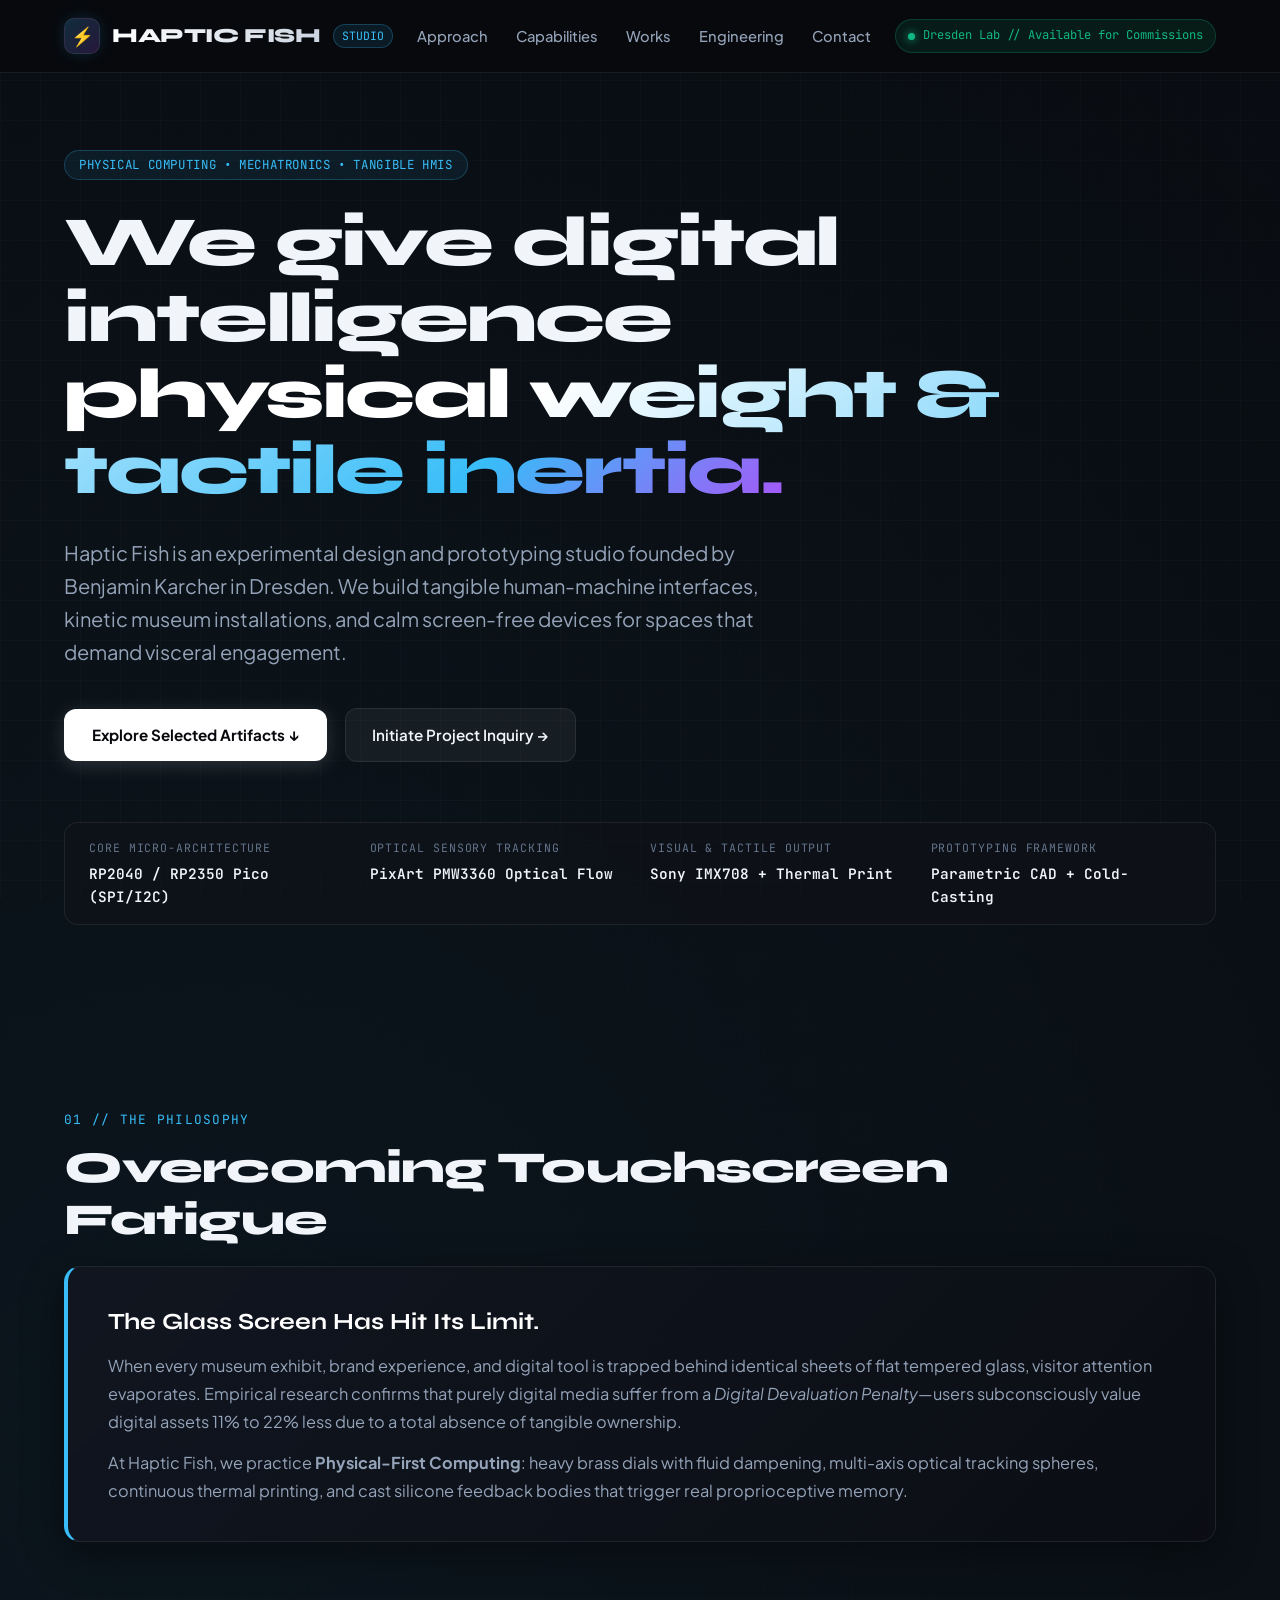
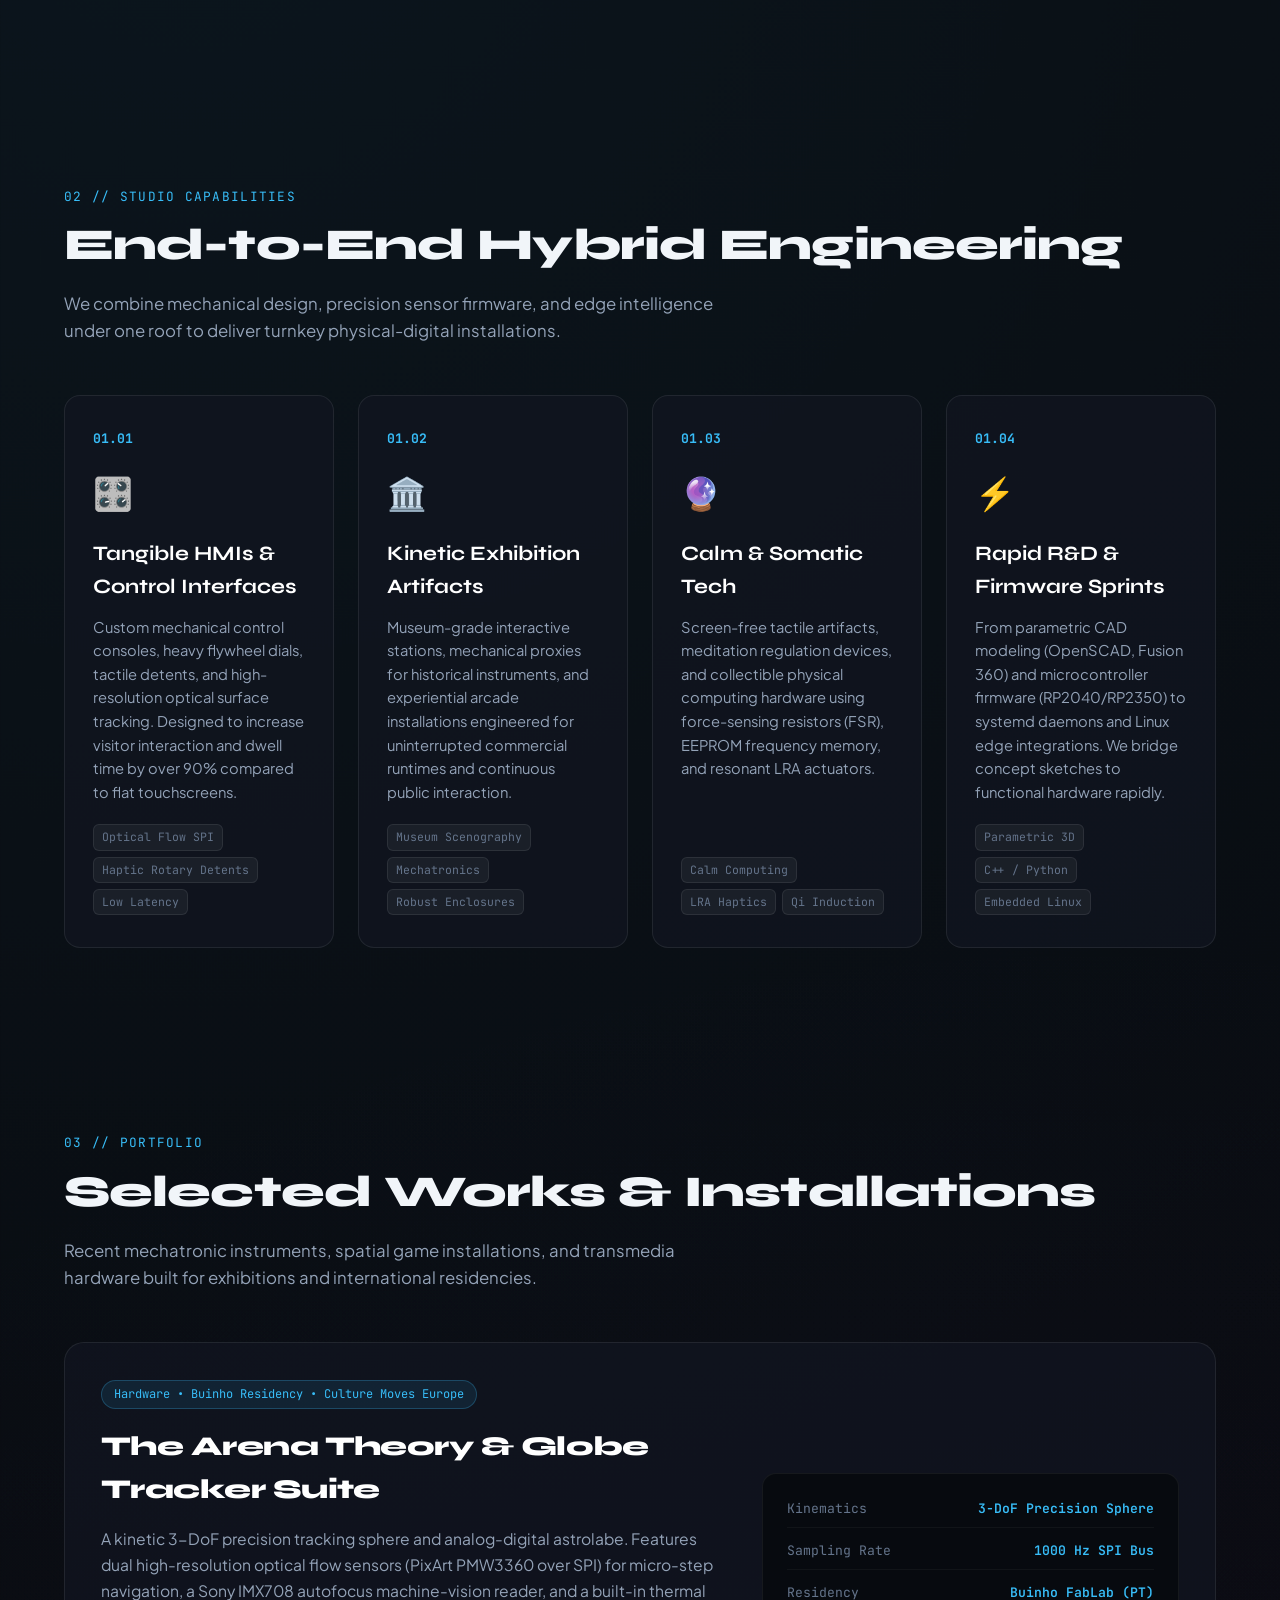
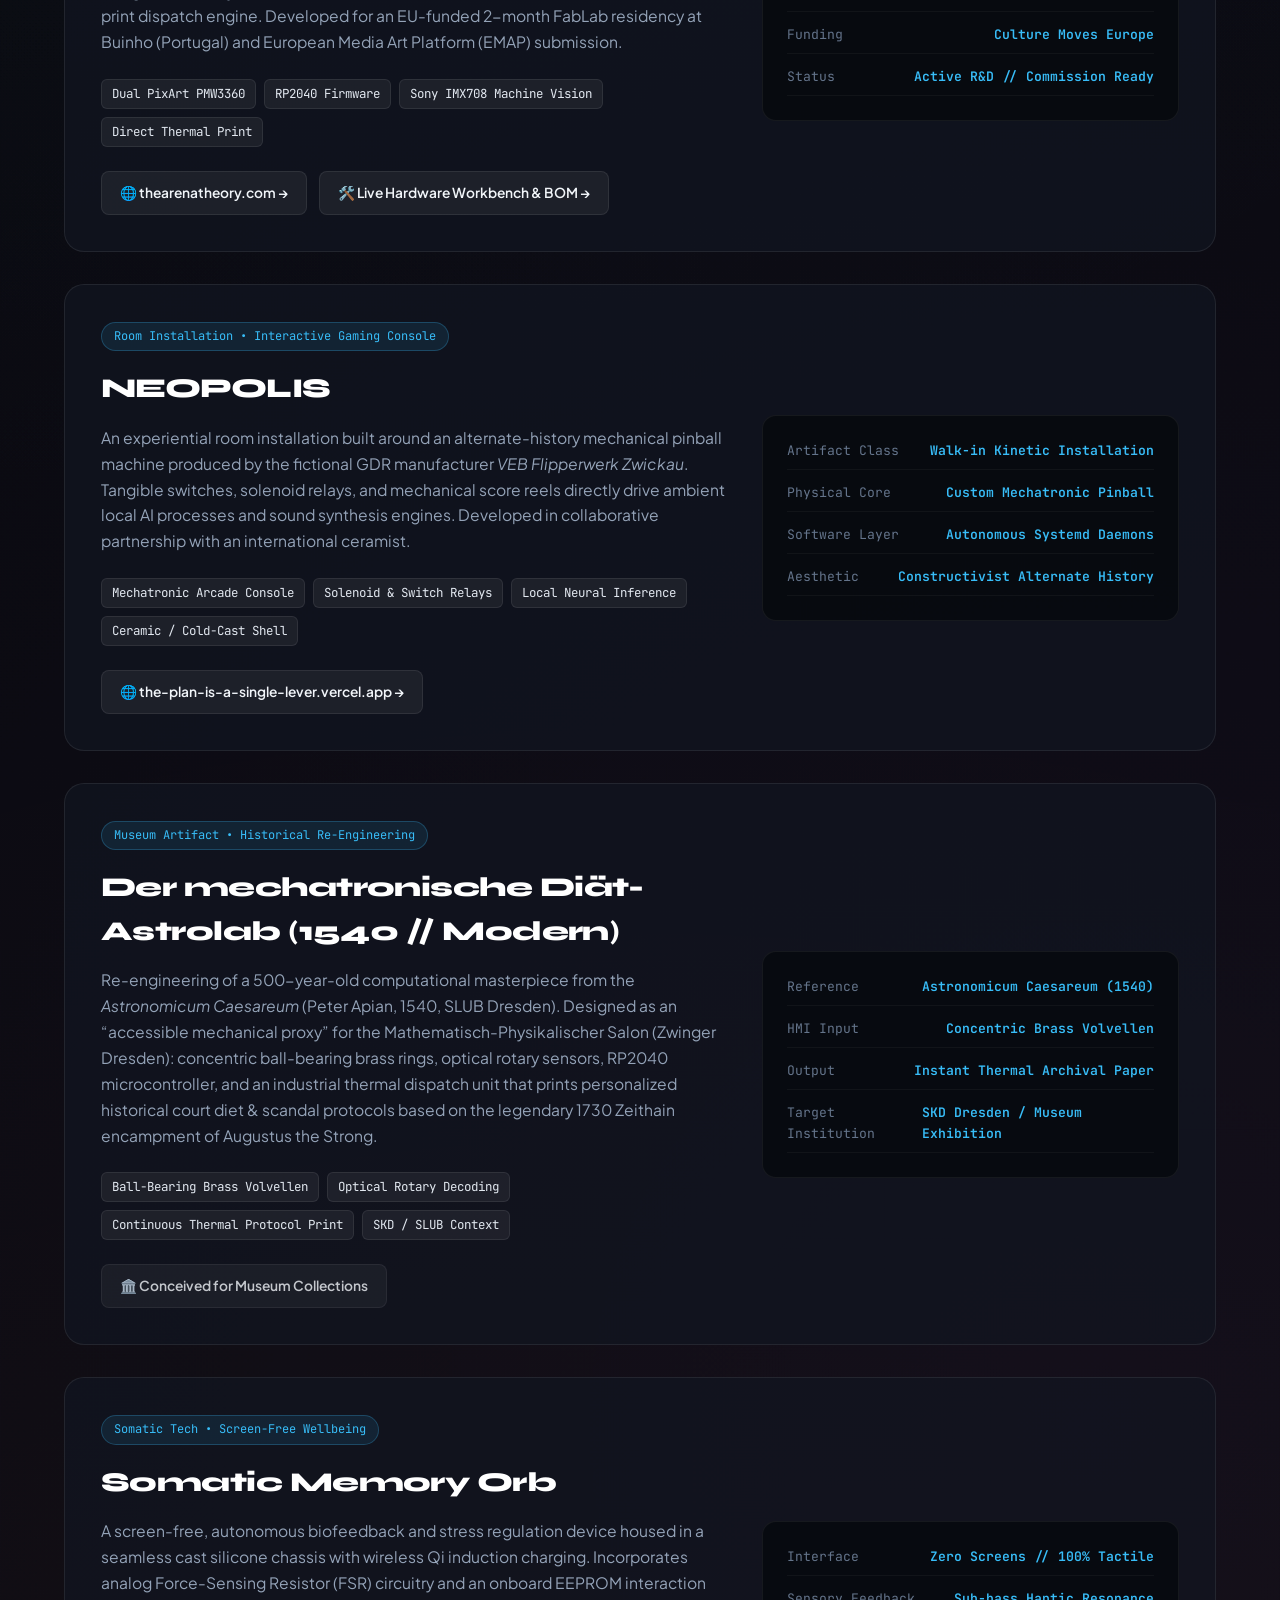
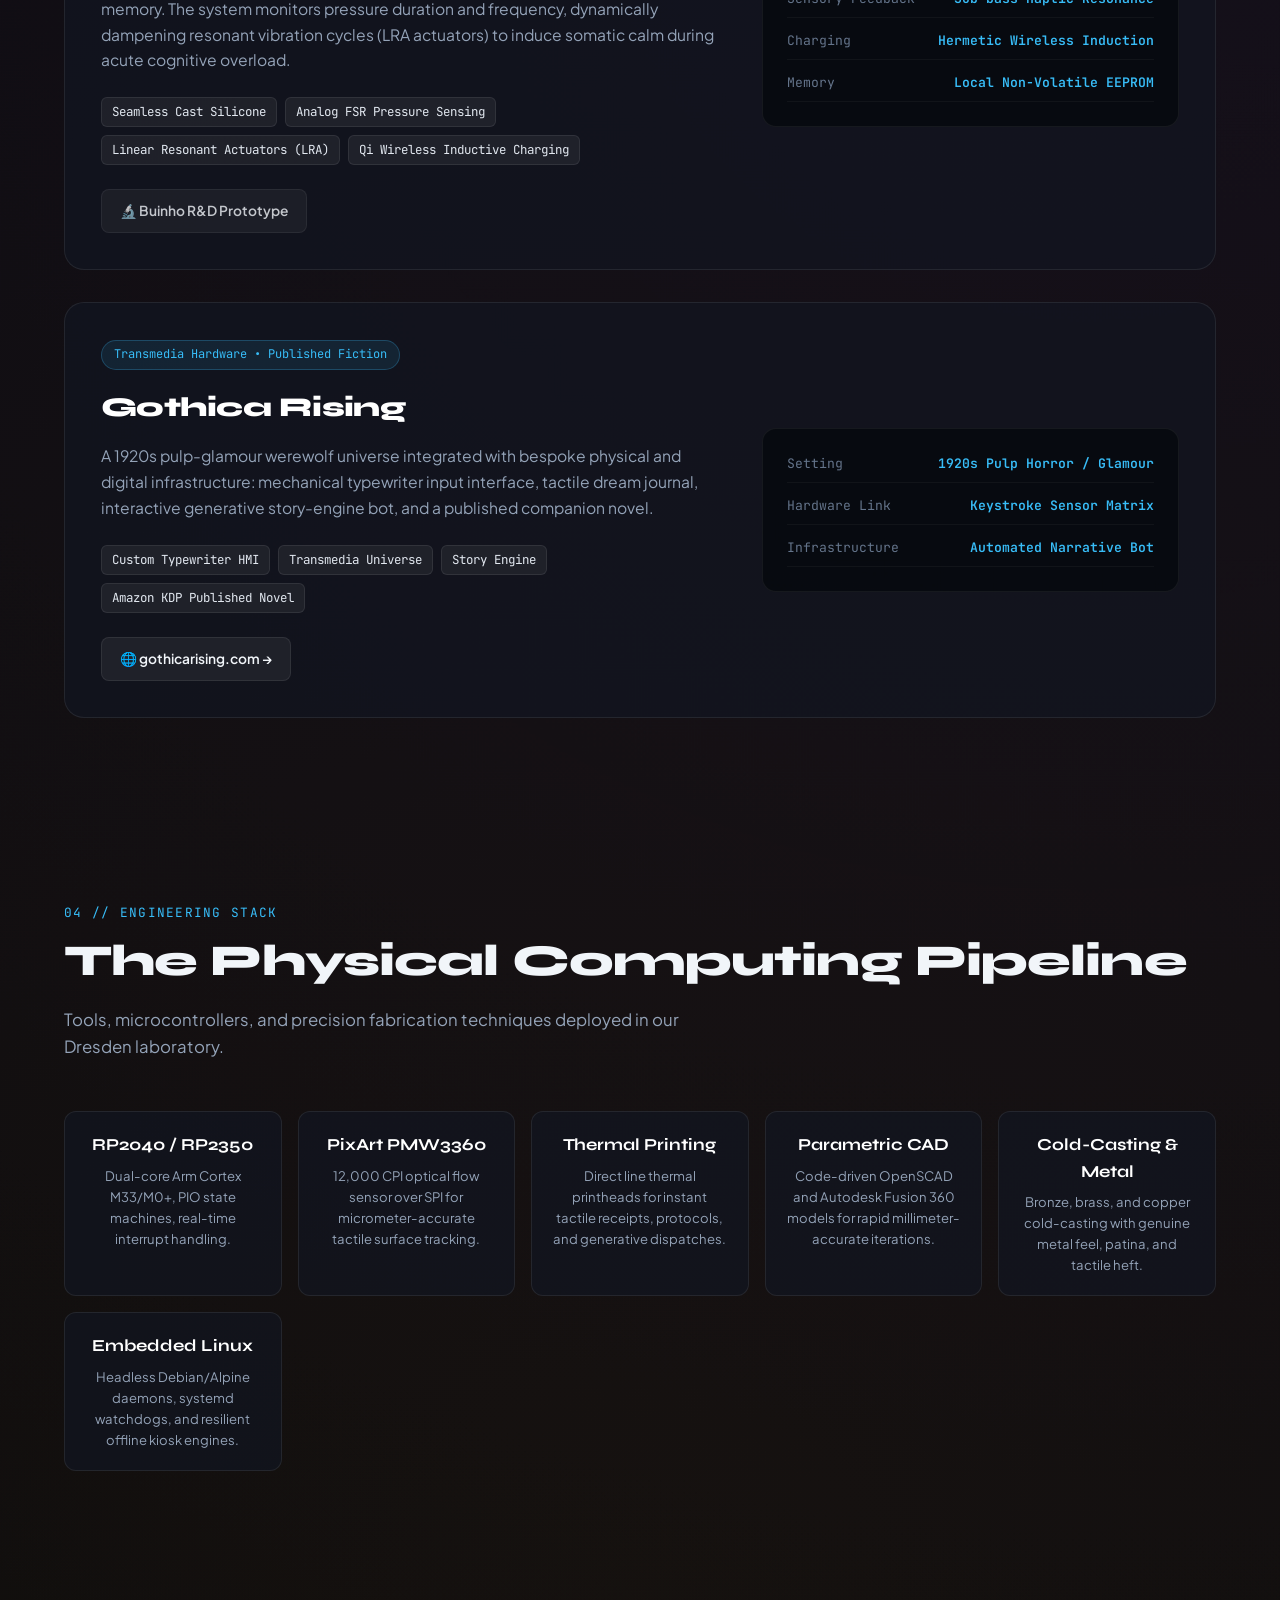
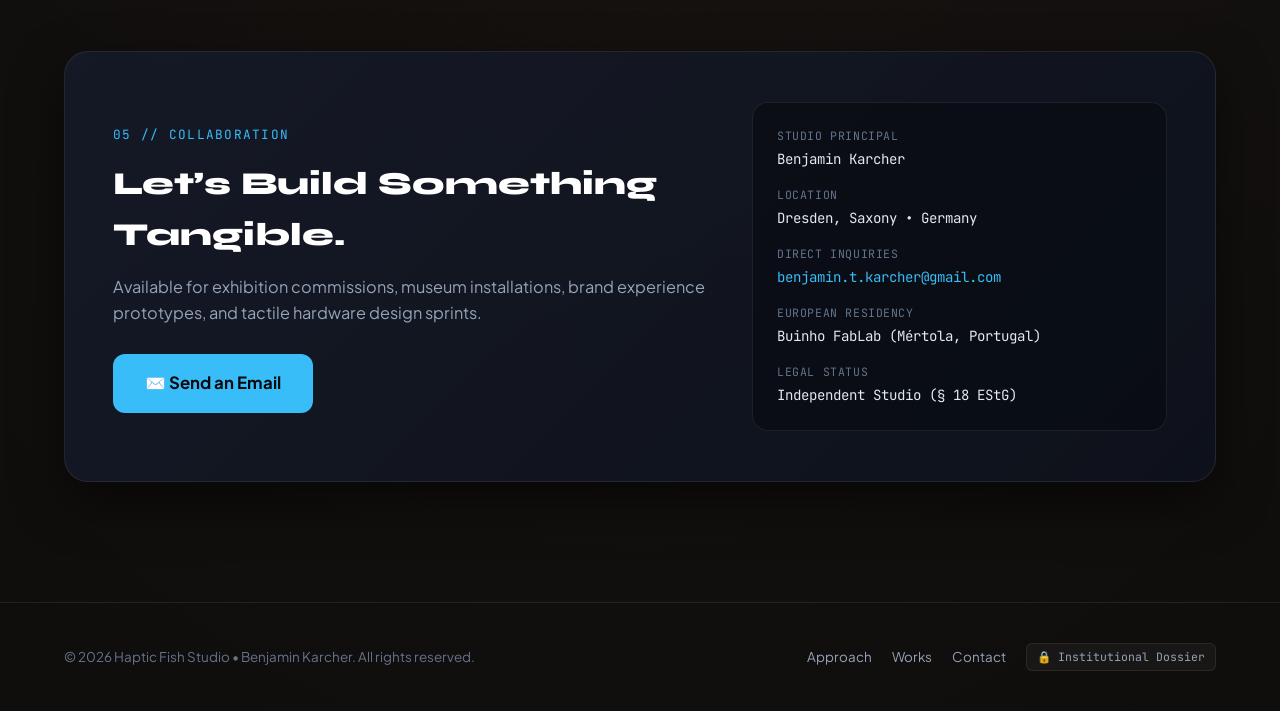
==== index.html @ fe488476 "feat: transform haptic.fish to agency one-pager and archive dossier" ====
﻿<!DOCTYPE html>
<html lang="en">
<head>
  <meta charset="UTF-8">
  <meta name="viewport" content="width=device-width, initial-scale=1.0">
  <title>Haptic Fish &bull; Creative Technology &amp; Kinetic Artifacts Studio</title>
  <meta name="description" content="Haptic Fish is a Dresden-based design and prototyping studio creating tangible computing interfaces, kinetic exhibition artifacts, and screen-free somatic hardware.">
  <meta property="og:title" content="Haptic Fish • Creative Technology &amp; Kinetic Artifacts Studio">
  <meta property="og:description" content="We give digital intelligence physical weight. Tangible HMIs, kinetic museum artifacts, and somatic hardware.">
  <meta property="og:type" content="website">
  <meta property="og:url" content="https://haptic.fish">
  <link rel="preconnect" href="https://fonts.googleapis.com">
  <link rel="preconnect" href="https://fonts.gstatic.com" crossorigin>
  <link href="https://fonts.googleapis.com/css2?family=JetBrains+Mono:wght@400;500;600;700&family=Plus+Jakarta+Sans:wght@400;500;600;700;800&family=Syne:wght@700;800&display=swap" rel="stylesheet">
  <link rel="stylesheet" href="agency.css">
</head>
<body>

  <!-- Navigation Header -->
  <header class="site-header">
    <div class="container header-inner">
      <a href="#" class="brand">
        <div class="brand-icon">⚡</div>
        <span class="brand-name">HAPTIC FISH</span>
        <span class="brand-tag">STUDIO</span>
      </a>

      <ul class="nav-links">
        <li><a href="#philosophy">Approach</a></li>
        <li><a href="#capabilities">Capabilities</a></li>
        <li><a href="#works">Works</a></li>
        <li><a href="#stack">Engineering</a></li>
        <li><a href="#contact">Contact</a></li>
      </ul>

      <div class="nav-actions">
        <div class="status-indicator">
          <span class="pulse-dot"></span>
          <span>Dresden Lab // Available for Commissions</span>
        </div>
      </div>
    </div>
  </header>

  <main>
    <!-- Hero Section -->
    <section class="hero">
      <div class="container">
        <div class="hero-meta">
          <span class="meta-pill">Physical Computing &bull; Mechatronics &bull; Tangible HMIs</span>
        </div>
        <h1 class="hero-title">
          We give digital intelligence <br>
          <span class="gradient-text">physical weight &amp; tactile inertia.</span>
        </h1>
        <p class="hero-desc">
          Haptic Fish is an experimental design and prototyping studio founded by Benjamin Karcher in Dresden. We build tangible human-machine interfaces, kinetic museum installations, and calm screen-free devices for spaces that demand visceral engagement.
        </p>

        <div class="hero-cta-group">
          <a href="#works" class="btn-primary">
            Explore Selected Artifacts &darr;
          </a>
          <a href="mailto:benjamin.t.karcher@gmail.com?subject=Studio%20Inquiry%20via%20haptic.fish" class="btn-secondary">
            Initiate Project Inquiry &rarr;
          </a>
        </div>

        <!-- Telemetry bar -->
        <div class="telemetry-bar">
          <div class="telemetry-item">
            <span class="telemetry-label">Core Micro-Architecture</span>
            <span class="telemetry-val">RP2040 / RP2350 Pico (SPI/I2C)</span>
          </div>
          <div class="telemetry-item">
            <span class="telemetry-label">Optical Sensory Tracking</span>
            <span class="telemetry-val">PixArt PMW3360 Optical Flow</span>
          </div>
          <div class="telemetry-item">
            <span class="telemetry-label">Visual &amp; Tactile Output</span>
            <span class="telemetry-val">Sony IMX708 + Thermal Print</span>
          </div>
          <div class="telemetry-item">
            <span class="telemetry-label">Prototyping Framework</span>
            <span class="telemetry-val">Parametric CAD + Cold-Casting</span>
          </div>
        </div>
      </div>
    </section>

    <!-- Philosophy / Problem Section -->
    <section id="philosophy">
      <div class="container">
        <span class="section-tag">01 // The Philosophy</span>
        <h2 class="section-title">Overcoming Touchscreen Fatigue</h2>
        
        <div class="manifesto-card">
          <h3>The Glass Screen Has Hit Its Limit.</h3>
          <p>
            When every museum exhibit, brand experience, and digital tool is trapped behind identical sheets of flat tempered glass, visitor attention evaporates. Empirical research confirms that purely digital media suffer from a <em>Digital Devaluation Penalty</em>—users subconsciously value digital assets 11% to 22% less due to a total absence of tangible ownership.
          </p>
          <p style="margin-top: 14px;">
            At Haptic Fish, we practice <strong>Physical-First Computing</strong>: heavy brass dials with fluid dampening, multi-axis optical tracking spheres, continuous thermal printing, and cast silicone feedback bodies that trigger real proprioceptive memory.
          </p>
        </div>
      </div>
    </section>

    <!-- Capabilities Section -->
    <section id="capabilities">
      <div class="container">
        <span class="section-tag">02 // Studio Capabilities</span>
        <h2 class="section-title">End-to-End Hybrid Engineering</h2>
        <p class="section-desc">
          We combine mechanical design, precision sensor firmware, and edge intelligence under one roof to deliver turnkey physical-digital installations.
        </p>

        <div class="pillars-grid">
          <div class="pillar-card">
            <span class="pillar-num">01.01</span>
            <div class="pillar-icon">🎛️</div>
            <h3 class="pillar-title">Tangible HMIs &amp; Control Interfaces</h3>
            <p class="pillar-text">
              Custom mechanical control consoles, heavy flywheel dials, tactile detents, and high-resolution optical surface tracking. Designed to increase visitor interaction and dwell time by over 90% compared to flat touchscreens.
            </p>
            <div class="pillar-tags">
              <span class="pillar-tag">Optical Flow SPI</span>
              <span class="pillar-tag">Haptic Rotary Detents</span>
              <span class="pillar-tag">Low Latency</span>
            </div>
          </div>

          <div class="pillar-card">
            <span class="pillar-num">01.02</span>
            <div class="pillar-icon">🏛️</div>
            <h3 class="pillar-title">Kinetic Exhibition Artifacts</h3>
            <p class="pillar-text">
              Museum-grade interactive stations, mechanical proxies for historical instruments, and experiential arcade installations engineered for uninterrupted commercial runtimes and continuous public interaction.
            </p>
            <div class="pillar-tags">
              <span class="pillar-tag">Museum Scenography</span>
              <span class="pillar-tag">Mechatronics</span>
              <span class="pillar-tag">Robust Enclosures</span>
            </div>
          </div>

          <div class="pillar-card">
            <span class="pillar-num">01.03</span>
            <div class="pillar-icon">🔮</div>
            <h3 class="pillar-title">Calm &amp; Somatic Tech</h3>
            <p class="pillar-text">
              Screen-free tactile artifacts, meditation regulation devices, and collectible physical computing hardware using force-sensing resistors (FSR), EEPROM frequency memory, and resonant LRA actuators.
            </p>
            <div class="pillar-tags">
              <span class="pillar-tag">Calm Computing</span>
              <span class="pillar-tag">LRA Haptics</span>
              <span class="pillar-tag">Qi Induction</span>
            </div>
          </div>

          <div class="pillar-card">
            <span class="pillar-num">01.04</span>
            <div class="pillar-icon">⚡</div>
            <h3 class="pillar-title">Rapid R&amp;D &amp; Firmware Sprints</h3>
            <p class="pillar-text">
              From parametric CAD modeling (OpenSCAD, Fusion 360) and microcontroller firmware (RP2040/RP2350) to systemd daemons and Linux edge integrations. We bridge concept sketches to functional hardware rapidly.
            </p>
            <div class="pillar-tags">
              <span class="pillar-tag">Parametric 3D</span>
              <span class="pillar-tag">C++ / Python</span>
              <span class="pillar-tag">Embedded Linux</span>
            </div>
          </div>
        </div>
      </div>
    </section>

    <!-- Selected Works -->
    <section id="works">
      <div class="container">
        <span class="section-tag">03 // Portfolio</span>
        <h2 class="section-title">Selected Works &amp; Installations</h2>
        <p class="section-desc">
          Recent mechatronic instruments, spatial game installations, and transmedia hardware built for exhibitions and international residencies.
        </p>

        <div class="works-grid">
          <!-- Project 1 -->
          <div class="work-card">
            <div class="work-info">
              <span class="work-badge">Hardware &bull; Buinho Residency &bull; Culture Moves Europe</span>
              <h3 class="work-title">The Arena Theory &amp; Globe Tracker Suite</h3>
              <p class="work-desc">
                A kinetic 3-DoF precision tracking sphere and analog-digital astrolabe. Features dual high-resolution optical flow sensors (PixArt PMW3360 over SPI) for micro-step navigation, a Sony IMX708 autofocus machine-vision reader, and a built-in thermal print dispatch engine. Developed for an EU-funded 2-month FabLab residency at Buinho (Portugal) and European Media Art Platform (EMAP) submission.
              </p>
              <div class="work-specs">
                <span class="work-spec">Dual PixArt PMW3360</span>
                <span class="work-spec">RP2040 Firmware</span>
                <span class="work-spec">Sony IMX708 Machine Vision</span>
                <span class="work-spec">Direct Thermal Print</span>
              </div>
              <div class="work-links">
                <a href="https://thearenatheory.com" target="_blank" rel="noopener" class="work-btn">
                  🌐 thearenatheory.com &rarr;
                </a>
                <a href="https://globe-tracker-workbench.vercel.app/bom" target="_blank" rel="noopener" class="work-btn">
                  🛠️ Live Hardware Workbench &amp; BOM &rarr;
                </a>
              </div>
            </div>

            <div class="work-visual-panel">
              <div class="visual-row">
                <span class="visual-label">Kinematics</span>
                <span class="visual-data">3-DoF Precision Sphere</span>
              </div>
              <div class="visual-row">
                <span class="visual-label">Sampling Rate</span>
                <span class="visual-data">1000 Hz SPI Bus</span>
              </div>
              <div class="visual-row">
                <span class="visual-label">Residency</span>
                <span class="visual-data">Buinho FabLab (PT)</span>
              </div>
              <div class="visual-row">
                <span class="visual-label">Funding</span>
                <span class="visual-data">Culture Moves Europe</span>
              </div>
              <div class="visual-row">
                <span class="visual-label">Status</span>
                <span class="visual-data">Active R&amp;D // Commission Ready</span>
              </div>
            </div>
          </div>

          <!-- Project 2 -->
          <div class="work-card">
            <div class="work-info">
              <span class="work-badge">Room Installation &bull; Interactive Gaming Console</span>
              <h3 class="work-title">NEOPOLIS</h3>
              <p class="work-desc">
                An experiential room installation built around an alternate-history mechanical pinball machine produced by the fictional GDR manufacturer <em>VEB Flipperwerk Zwickau</em>. Tangible switches, solenoid relays, and mechanical score reels directly drive ambient local AI processes and sound synthesis engines. Developed in collaborative partnership with an international ceramist.
              </p>
              <div class="work-specs">
                <span class="work-spec">Mechatronic Arcade Console</span>
                <span class="work-spec">Solenoid &amp; Switch Relays</span>
                <span class="work-spec">Local Neural Inference</span>
                <span class="work-spec">Ceramic / Cold-Cast Shell</span>
              </div>
              <div class="work-links">
                <a href="https://the-plan-is-a-single-lever.vercel.app" target="_blank" rel="noopener" class="work-btn">
                  🌐 the-plan-is-a-single-lever.vercel.app &rarr;
                </a>
              </div>
            </div>

            <div class="work-visual-panel">
              <div class="visual-row">
                <span class="visual-label">Artifact Class</span>
                <span class="visual-data">Walk-in Kinetic Installation</span>
              </div>
              <div class="visual-row">
                <span class="visual-label">Physical Core</span>
                <span class="visual-data">Custom Mechatronic Pinball</span>
              </div>
              <div class="visual-row">
                <span class="visual-label">Software Layer</span>
                <span class="visual-data">Autonomous Systemd Daemons</span>
              </div>
              <div class="visual-row">
                <span class="visual-label">Aesthetic</span>
                <span class="visual-data">Constructivist Alternate History</span>
              </div>
            </div>
          </div>

          <!-- Project 3 -->
          <div class="work-card">
            <div class="work-info">
              <span class="work-badge">Museum Artifact &bull; Historical Re-Engineering</span>
              <h3 class="work-title">Der mechatronische Di&auml;t-Astrolab (1540 // Modern)</h3>
              <p class="work-desc">
                Re-engineering of a 500-year-old computational masterpiece from the <em>Astronomicum Caesareum</em> (Peter Apian, 1540, SLUB Dresden). Designed as an &ldquo;accessible mechanical proxy&rdquo; for the Mathematisch-Physikalischer Salon (Zwinger Dresden): concentric ball-bearing brass rings, optical rotary sensors, RP2040 microcontroller, and an industrial thermal dispatch unit that prints personalized historical court diet &amp; scandal protocols based on the legendary 1730 Zeithain encampment of Augustus the Strong.
              </p>
              <div class="work-specs">
                <span class="work-spec">Ball-Bearing Brass Volvellen</span>
                <span class="work-spec">Optical Rotary Decoding</span>
                <span class="work-spec">Continuous Thermal Protocol Print</span>
                <span class="work-spec">SKD / SLUB Context</span>
              </div>
              <div class="work-links">
                <span class="work-btn" style="opacity: 0.8; cursor: default;">🏛️ Conceived for Museum Collections</span>
              </div>
            </div>

            <div class="work-visual-panel">
              <div class="visual-row">
                <span class="visual-label">Reference</span>
                <span class="visual-data">Astronomicum Caesareum (1540)</span>
              </div>
              <div class="visual-row">
                <span class="visual-label">HMI Input</span>
                <span class="visual-data">Concentric Brass Volvellen</span>
              </div>
              <div class="visual-row">
                <span class="visual-label">Output</span>
                <span class="visual-data">Instant Thermal Archival Paper</span>
              </div>
              <div class="visual-row">
                <span class="visual-label">Target Institution</span>
                <span class="visual-data">SKD Dresden / Museum Exhibition</span>
              </div>
            </div>
          </div>

          <!-- Project 4 -->
          <div class="work-card">
            <div class="work-info">
              <span class="work-badge">Somatic Tech &bull; Screen-Free Wellbeing</span>
              <h3 class="work-title">Somatic Memory Orb</h3>
              <p class="work-desc">
                A screen-free, autonomous biofeedback and stress regulation device housed in a seamless cast silicone chassis with wireless Qi induction charging. Incorporates analog Force-Sensing Resistor (FSR) circuitry and an onboard EEPROM interaction memory. The system monitors pressure duration and frequency, dynamically dampening resonant vibration cycles (LRA actuators) to induce somatic calm during acute cognitive overload.
              </p>
              <div class="work-specs">
                <span class="work-spec">Seamless Cast Silicone</span>
                <span class="work-spec">Analog FSR Pressure Sensing</span>
                <span class="work-spec">Linear Resonant Actuators (LRA)</span>
                <span class="work-spec">Qi Wireless Inductive Charging</span>
              </div>
              <div class="work-links">
                <span class="work-btn" style="opacity: 0.8; cursor: default;">🔬 Buinho R&amp;D Prototype</span>
              </div>
            </div>

            <div class="work-visual-panel">
              <div class="visual-row">
                <span class="visual-label">Interface</span>
                <span class="visual-data">Zero Screens // 100% Tactile</span>
              </div>
              <div class="visual-row">
                <span class="visual-label">Sensory Feedback</span>
                <span class="visual-data">Sub-bass Haptic Resonance</span>
              </div>
              <div class="visual-row">
                <span class="visual-label">Charging</span>
                <span class="visual-data">Hermetic Wireless Induction</span>
              </div>
              <div class="visual-row">
                <span class="visual-label">Memory</span>
                <span class="visual-data">Local Non-Volatile EEPROM</span>
              </div>
            </div>
          </div>

          <!-- Project 5 -->
          <div class="work-card">
            <div class="work-info">
              <span class="work-badge">Transmedia Hardware &bull; Published Fiction</span>
              <h3 class="work-title">Gothica Rising</h3>
              <p class="work-desc">
                A 1920s pulp-glamour werewolf universe integrated with bespoke physical and digital infrastructure: mechanical typewriter input interface, tactile dream journal, interactive generative story-engine bot, and a published companion novel.
              </p>
              <div class="work-specs">
                <span class="work-spec">Custom Typewriter HMI</span>
                <span class="work-spec">Transmedia Universe</span>
                <span class="work-spec">Story Engine</span>
                <span class="work-spec">Amazon KDP Published Novel</span>
              </div>
              <div class="work-links">
                <a href="https://gothicarising.com" target="_blank" rel="noopener" class="work-btn">
                  🌐 gothicarising.com &rarr;
                </a>
              </div>
            </div>

            <div class="work-visual-panel">
              <div class="visual-row">
                <span class="visual-label">Setting</span>
                <span class="visual-data">1920s Pulp Horror / Glamour</span>
              </div>
              <div class="visual-row">
                <span class="visual-label">Hardware Link</span>
                <span class="visual-data">Keystroke Sensor Matrix</span>
              </div>
              <div class="visual-row">
                <span class="visual-label">Infrastructure</span>
                <span class="visual-data">Automated Narrative Bot</span>
              </div>
            </div>
          </div>
        </div>
      </div>
    </section>

    <!-- Engineering & Stack Section -->
    <section id="stack">
      <div class="container">
        <span class="section-tag">04 // Engineering Stack</span>
        <h2 class="section-title">The Physical Computing Pipeline</h2>
        <p class="section-desc">
          Tools, microcontrollers, and precision fabrication techniques deployed in our Dresden laboratory.
        </p>

        <div class="stack-grid">
          <div class="stack-card">
            <div class="stack-title">RP2040 / RP2350</div>
            <div class="stack-desc">Dual-core Arm Cortex M33/M0+, PIO state machines, real-time interrupt handling.</div>
          </div>
          <div class="stack-card">
            <div class="stack-title">PixArt PMW3360</div>
            <div class="stack-desc">12,000 CPI optical flow sensor over SPI for micrometer-accurate tactile surface tracking.</div>
          </div>
          <div class="stack-card">
            <div class="stack-title">Thermal Printing</div>
            <div class="stack-desc">Direct line thermal printheads for instant tactile receipts, protocols, and generative dispatches.</div>
          </div>
          <div class="stack-card">
            <div class="stack-title">Parametric CAD</div>
            <div class="stack-desc">Code-driven OpenSCAD and Autodesk Fusion 360 models for rapid millimeter-accurate iterations.</div>
          </div>
          <div class="stack-card">
            <div class="stack-title">Cold-Casting &amp; Metal</div>
            <div class="stack-desc">Bronze, brass, and copper cold-casting with genuine metal feel, patina, and tactile heft.</div>
          </div>
          <div class="stack-card">
            <div class="stack-title">Embedded Linux</div>
            <div class="stack-desc">Headless Debian/Alpine daemons, systemd watchdogs, and resilient offline kiosk engines.</div>
          </div>
        </div>
      </div>
    </section>

    <!-- Contact Section -->
    <section id="contact" class="contact-section">
      <div class="container">
        <div class="contact-card">
          <div class="contact-info">
            <span class="section-tag">05 // Collaboration</span>
            <h3>Let&rsquo;s Build Something Tangible.</h3>
            <p>
              Available for exhibition commissions, museum installations, brand experience prototypes, and tactile hardware design sprints.
            </p>
            <a href="mailto:benjamin.t.karcher@gmail.com?subject=Studio%20Inquiry%20via%20haptic.fish" class="contact-action-btn">
              <span>✉️ Send an Email</span>
            </a>
          </div>

          <div class="contact-details">
            <div class="detail-line">
              <span class="detail-label">Studio Principal</span>
              <span class="detail-val">Benjamin Karcher</span>
            </div>
            <div class="detail-line">
              <span class="detail-label">Location</span>
              <span class="detail-val">Dresden, Saxony &bull; Germany</span>
            </div>
            <div class="detail-line">
              <span class="detail-label">Direct Inquiries</span>
              <span class="detail-val"><a href="mailto:benjamin.t.karcher@gmail.com">benjamin.t.karcher@gmail.com</a></span>
            </div>
            <div class="detail-line">
              <span class="detail-label">European Residency</span>
              <span class="detail-val">Buinho FabLab (M&eacute;rtola, Portugal)</span>
            </div>
            <div class="detail-line">
              <span class="detail-label">Legal Status</span>
              <span class="detail-val">Independent Studio (&sect; 18 EStG)</span>
            </div>
          </div>
        </div>
      </div>
    </section>
  </main>

  <!-- Footer -->
  <footer class="site-footer">
    <div class="container footer-inner">
      <div class="footer-left">
        <span>&copy; 2026 Haptic Fish Studio &bull; Benjamin Karcher. All rights reserved.</span>
      </div>

      <ul class="footer-links">
        <li><a href="#philosophy">Approach</a></li>
        <li><a href="#works">Works</a></li>
        <li><a href="#contact">Contact</a></li>
        <li>
          <a href="/dossier" class="archive-pill-link" title="Geschütztes Gründungsdossier (EFBS e.V. / Jobcenter)">
            <span>🔒 Institutional Dossier</span>
          </a>
        </li>
      </ul>
    </div>
  </footer>

</body>
</html>
---- agency.css ----
﻿:root {
  --bg-primary: #08090d;
  --bg-secondary: #0f1118;
  --bg-card: rgba(18, 22, 33, 0.7);
  --bg-card-hover: rgba(26, 32, 48, 0.85);
  --border-subtle: rgba(255, 255, 255, 0.08);
  --border-focus: rgba(56, 189, 248, 0.4);
  --text-main: #f1f5f9;
  --text-muted: #94a3b8;
  --text-dim: #64748b;
  --accent-cyan: #38bdf8;
  --accent-amber: #f59e0b;
  --accent-violet: #a855f7;
  --accent-emerald: #10b981;
  --glow-cyan: rgba(56, 189, 248, 0.2);
  --glow-amber: rgba(245, 158, 11, 0.2);
  --font-sans: 'Plus Jakarta Sans', -apple-system, BlinkMacSystemFont, sans-serif;
  --font-mono: 'JetBrains Mono', monospace;
  --font-display: 'Syne', sans-serif;
}

* {
  box-sizing: border-box;
  margin: 0;
  padding: 0;
}

html {
  scroll-behavior: smooth;
  background-color: var(--bg-primary);
  color: var(--text-main);
  font-family: var(--font-sans);
}

body {
  min-height: 100vh;
  overflow-x: hidden;
  background-color: var(--bg-primary);
  background-image: 
    radial-gradient(circle at 15% 20%, rgba(56, 189, 248, 0.07) 0%, transparent 40%),
    radial-gradient(circle at 85% 65%, rgba(168, 85, 247, 0.06) 0%, transparent 45%),
    radial-gradient(circle at 50% 90%, rgba(245, 158, 11, 0.05) 0%, transparent 40%);
  line-height: 1.6;
}

/* Subtle background grid */
body::before {
  content: "";
  position: fixed;
  inset: 0;
  background-image: 
    linear-gradient(rgba(255, 255, 255, 0.02) 1px, transparent 1px),
    linear-gradient(90deg, rgba(255, 255, 255, 0.02) 1px, transparent 1px);
  background-size: 40px 40px;
  pointer-events: none;
  z-index: 0;
}

.container {
  max-width: 1200px;
  margin: 0 auto;
  padding: 0 24px;
  position: relative;
  z-index: 1;
}

/* Header & Navigation */
header.site-header {
  position: fixed;
  top: 0;
  left: 0;
  right: 0;
  z-index: 100;
  background: rgba(8, 9, 13, 0.82);
  backdrop-filter: blur(16px);
  -webkit-backdrop-filter: blur(16px);
  border-bottom: 1px solid var(--border-subtle);
  transition: all 0.3s ease;
}

.header-inner {
  display: flex;
  align-items: center;
  justify-content: space-between;
  height: 72px;
}

.brand {
  display: flex;
  align-items: center;
  gap: 12px;
  text-decoration: none;
  color: var(--text-main);
}

.brand-icon {
  width: 36px;
  height: 36px;
  border-radius: 10px;
  background: linear-gradient(135deg, rgba(56, 189, 248, 0.2), rgba(168, 85, 247, 0.2));
  border: 1px solid var(--border-subtle);
  display: flex;
  align-items: center;
  justify-content: center;
  font-size: 1.15rem;
  box-shadow: 0 0 15px rgba(56, 189, 248, 0.15);
}

.brand-name {
  font-family: var(--font-display);
  font-weight: 800;
  font-size: 1.25rem;
  letter-spacing: -0.02em;
  background: linear-gradient(to right, #ffffff, #cbd5e1);
  -webkit-background-clip: text;
  -webkit-text-fill-color: transparent;
}

.brand-tag {
  font-family: var(--font-mono);
  font-size: 0.72rem;
  color: var(--accent-cyan);
  background: rgba(56, 189, 248, 0.1);
  padding: 2px 8px;
  border-radius: 12px;
  border: 1px solid rgba(56, 189, 248, 0.25);
}

.nav-links {
  display: flex;
  align-items: center;
  gap: 28px;
  list-style: none;
}

.nav-links a {
  color: var(--text-muted);
  text-decoration: none;
  font-size: 0.92rem;
  font-weight: 500;
  transition: color 0.2s ease;
}

.nav-links a:hover {
  color: #fff;
}

.nav-actions {
  display: flex;
  align-items: center;
  gap: 16px;
}

.status-indicator {
  display: inline-flex;
  align-items: center;
  gap: 8px;
  font-family: var(--font-mono);
  font-size: 0.76rem;
  color: var(--accent-emerald);
  background: rgba(16, 185, 129, 0.1);
  padding: 6px 12px;
  border-radius: 20px;
  border: 1px solid rgba(16, 185, 129, 0.25);
}

.pulse-dot {
  width: 7px;
  height: 7px;
  border-radius: 50%;
  background: var(--accent-emerald);
  box-shadow: 0 0 8px var(--accent-emerald);
  animation: pulse 2s infinite;
}

@keyframes pulse {
  0% { transform: scale(0.95); opacity: 0.8; }
  50% { transform: scale(1.3); opacity: 1; }
  100% { transform: scale(0.95); opacity: 0.8; }
}

/* Hero Section */
.hero {
  padding-top: 150px;
  padding-bottom: 90px;
  position: relative;
}

.hero-meta {
  display: flex;
  align-items: center;
  gap: 12px;
  margin-bottom: 24px;
}

.meta-pill {
  font-family: var(--font-mono);
  font-size: 0.78rem;
  letter-spacing: 0.05em;
  text-transform: uppercase;
  color: var(--accent-cyan);
  background: rgba(56, 189, 248, 0.08);
  border: 1px solid rgba(56, 189, 248, 0.25);
  padding: 4px 14px;
  border-radius: 20px;
}

.hero-title {
  font-family: var(--font-display);
  font-size: clamp(2.6rem, 5.5vw, 4.4rem);
  font-weight: 800;
  line-height: 1.08;
  letter-spacing: -0.03em;
  margin-bottom: 28px;
  max-width: 980px;
}

.hero-title .gradient-text {
  background: linear-gradient(135deg, #ffffff 30%, var(--accent-cyan) 80%, var(--accent-violet) 100%);
  -webkit-background-clip: text;
  -webkit-text-fill-color: transparent;
}

.hero-desc {
  font-size: clamp(1.05rem, 1.8vw, 1.25rem);
  color: var(--text-muted);
  max-width: 720px;
  line-height: 1.65;
  margin-bottom: 40px;
}

.hero-cta-group {
  display: flex;
  flex-wrap: wrap;
  align-items: center;
  gap: 18px;
  margin-bottom: 60px;
}

.btn-primary {
  display: inline-flex;
  align-items: center;
  gap: 10px;
  background: #ffffff;
  color: #08090d;
  font-weight: 700;
  font-size: 0.95rem;
  padding: 14px 28px;
  border-radius: 12px;
  text-decoration: none;
  transition: all 0.2s ease;
  box-shadow: 0 4px 20px rgba(255, 255, 255, 0.15);
}

.btn-primary:hover {
  transform: translateY(-2px);
  box-shadow: 0 8px 30px rgba(56, 189, 248, 0.3);
  background: #f8fafc;
}

.btn-secondary {
  display: inline-flex;
  align-items: center;
  gap: 10px;
  background: rgba(255, 255, 255, 0.05);
  color: var(--text-main);
  font-weight: 600;
  font-size: 0.95rem;
  padding: 14px 26px;
  border-radius: 12px;
  text-decoration: none;
  border: 1px solid var(--border-subtle);
  transition: all 0.2s ease;
}

.btn-secondary:hover {
  background: rgba(255, 255, 255, 0.1);
  border-color: rgba(255, 255, 255, 0.2);
  transform: translateY(-2px);
}

/* Hardware Telemetry Bar */
.telemetry-bar {
  background: rgba(15, 17, 24, 0.6);
  border: 1px solid var(--border-subtle);
  border-radius: 14px;
  padding: 16px 24px;
  display: grid;
  grid-template-columns: repeat(auto-fit, minmax(220px, 1fr));
  gap: 20px;
  font-family: var(--font-mono);
}

.telemetry-item {
  display: flex;
  flex-direction: column;
  gap: 4px;
}

.telemetry-label {
  font-size: 0.72rem;
  color: var(--text-dim);
  text-transform: uppercase;
  letter-spacing: 0.08em;
}

.telemetry-val {
  font-size: 0.9rem;
  color: var(--text-main);
  font-weight: 600;
  display: flex;
  align-items: center;
  gap: 6px;
}

/* Section Common */
section {
  padding: 90px 0;
  position: relative;
}

.section-tag {
  font-family: var(--font-mono);
  font-size: 0.8rem;
  text-transform: uppercase;
  letter-spacing: 0.1em;
  color: var(--accent-cyan);
  margin-bottom: 12px;
  display: inline-block;
}

.section-title {
  font-family: var(--font-display);
  font-size: clamp(2rem, 3.5vw, 2.75rem);
  font-weight: 800;
  letter-spacing: -0.02em;
  line-height: 1.18;
  margin-bottom: 20px;
}

.section-desc {
  font-size: 1.05rem;
  color: var(--text-muted);
  max-width: 680px;
  margin-bottom: 50px;
  line-height: 1.6;
}

/* Philosophy Banner */
.manifesto-card {
  background: linear-gradient(135deg, rgba(18, 22, 33, 0.8), rgba(12, 14, 20, 0.9));
  border: 1px solid var(--border-subtle);
  border-left: 4px solid var(--accent-cyan);
  border-radius: 16px;
  padding: 36px 40px;
  margin-bottom: 60px;
  box-shadow: 0 10px 40px rgba(0, 0, 0, 0.4);
}

.manifesto-card h3 {
  font-family: var(--font-display);
  font-size: 1.45rem;
  margin-bottom: 12px;
  color: #fff;
}

.manifesto-card p {
  color: var(--text-muted);
  font-size: 1.02rem;
  line-height: 1.7;
}

/* Pillars Grid */
.pillars-grid {
  display: grid;
  grid-template-columns: repeat(auto-fit, minmax(270px, 1fr));
  gap: 24px;
}

.pillar-card {
  background: var(--bg-card);
  border: 1px solid var(--border-subtle);
  border-radius: 16px;
  padding: 32px 28px;
  transition: all 0.25s ease;
  display: flex;
  flex-direction: column;
}

.pillar-card:hover {
  background: var(--bg-card-hover);
  border-color: var(--border-focus);
  transform: translateY(-4px);
  box-shadow: 0 12px 30px rgba(0, 0, 0, 0.35);
}

.pillar-num {
  font-family: var(--font-mono);
  font-size: 0.82rem;
  color: var(--accent-cyan);
  margin-bottom: 18px;
  font-weight: 700;
}

.pillar-icon {
  font-size: 2rem;
  margin-bottom: 20px;
}

.pillar-title {
  font-family: var(--font-display);
  font-size: 1.28rem;
  font-weight: 700;
  margin-bottom: 12px;
  color: #fff;
}

.pillar-text {
  color: var(--text-muted);
  font-size: 0.92rem;
  line-height: 1.6;
  margin-bottom: 20px;
  flex-grow: 1;
}

.pillar-tags {
  display: flex;
  flex-wrap: wrap;
  gap: 6px;
}

.pillar-tag {
  font-family: var(--font-mono);
  font-size: 0.72rem;
  background: rgba(255, 255, 255, 0.05);
  border: 1px solid rgba(255, 255, 255, 0.08);
  padding: 3px 8px;
  border-radius: 6px;
  color: var(--text-dim);
}

/* Works Showcase */
.works-grid {
  display: grid;
  grid-template-columns: 1fr;
  gap: 32px;
}

.work-card {
  background: var(--bg-card);
  border: 1px solid var(--border-subtle);
  border-radius: 20px;
  padding: 36px;
  display: grid;
  grid-template-columns: 1.2fr 0.8fr;
  gap: 36px;
  align-items: center;
  transition: all 0.3s ease;
  position: relative;
  overflow: hidden;
}

@media (max-width: 900px) {
  .work-card {
    grid-template-columns: 1fr;
    padding: 28px;
  }
}

.work-card:hover {
  border-color: rgba(56, 189, 248, 0.35);
  box-shadow: 0 16px 45px rgba(0, 0, 0, 0.45);
  transform: translateY(-3px);
}

.work-badge {
  display: inline-flex;
  align-items: center;
  gap: 8px;
  font-family: var(--font-mono);
  font-size: 0.75rem;
  padding: 4px 12px;
  border-radius: 20px;
  background: rgba(56, 189, 248, 0.1);
  color: var(--accent-cyan);
  border: 1px solid rgba(56, 189, 248, 0.25);
  margin-bottom: 16px;
}

.work-title {
  font-family: var(--font-display);
  font-size: 1.7rem;
  font-weight: 800;
  letter-spacing: -0.02em;
  margin-bottom: 14px;
  color: #fff;
}

.work-desc {
  color: var(--text-muted);
  font-size: 0.98rem;
  line-height: 1.65;
  margin-bottom: 24px;
}

.work-specs {
  display: flex;
  flex-wrap: wrap;
  gap: 8px;
  margin-bottom: 24px;
}

.work-spec {
  font-family: var(--font-mono);
  font-size: 0.78rem;
  color: #e2e8f0;
  background: rgba(255, 255, 255, 0.06);
  padding: 4px 10px;
  border-radius: 6px;
  border: 1px solid rgba(255, 255, 255, 0.08);
}

.work-links {
  display: flex;
  flex-wrap: wrap;
  gap: 12px;
}

.work-btn {
  display: inline-flex;
  align-items: center;
  gap: 8px;
  font-size: 0.86rem;
  font-weight: 600;
  color: var(--text-main);
  background: rgba(255, 255, 255, 0.06);
  border: 1px solid var(--border-subtle);
  padding: 10px 18px;
  border-radius: 8px;
  text-decoration: none;
  transition: all 0.2s ease;
}

.work-btn:hover {
  background: rgba(56, 189, 248, 0.15);
  border-color: var(--accent-cyan);
  color: #fff;
}

.work-visual-panel {
  background: rgba(8, 10, 15, 0.85);
  border: 1px solid rgba(255, 255, 255, 0.06);
  border-radius: 14px;
  padding: 24px;
  font-family: var(--font-mono);
  font-size: 0.82rem;
  display: flex;
  flex-direction: column;
  gap: 12px;
}

.visual-row {
  display: flex;
  justify-content: space-between;
  padding-bottom: 8px;
  border-bottom: 1px solid rgba(255, 255, 255, 0.04);
}

.visual-label {
  color: var(--text-dim);
}

.visual-data {
  color: var(--accent-cyan);
  font-weight: 600;
}

/* Studio Stack Grid */
.stack-grid {
  display: grid;
  grid-template-columns: repeat(auto-fit, minmax(200px, 1fr));
  gap: 16px;
}

.stack-card {
  background: var(--bg-card);
  border: 1px solid var(--border-subtle);
  border-radius: 12px;
  padding: 20px;
  text-align: center;
  transition: all 0.2s ease;
}

.stack-card:hover {
  border-color: rgba(255, 255, 255, 0.2);
  transform: translateY(-2px);
}

.stack-title {
  font-family: var(--font-display);
  font-size: 1.05rem;
  font-weight: 700;
  margin-bottom: 6px;
  color: #fff;
}

.stack-desc {
  font-size: 0.82rem;
  color: var(--text-muted);
}

/* Contact & Colophon */
.contact-section {
  padding-bottom: 60px;
}

.contact-card {
  background: linear-gradient(135deg, rgba(22, 28, 44, 0.8), rgba(14, 18, 28, 0.95));
  border: 1px solid var(--border-subtle);
  border-radius: 24px;
  padding: 50px 48px;
  display: grid;
  grid-template-columns: 1.3fr 0.9fr;
  gap: 40px;
  align-items: center;
  box-shadow: 0 20px 50px rgba(0, 0, 0, 0.5);
}

@media (max-width: 800px) {
  .contact-card {
    grid-template-columns: 1fr;
    padding: 32px 24px;
  }
}

.contact-info h3 {
  font-family: var(--font-display);
  font-size: 2rem;
  font-weight: 800;
  margin-bottom: 14px;
  color: #fff;
}

.contact-info p {
  color: var(--text-muted);
  font-size: 1.02rem;
  margin-bottom: 28px;
}

.contact-action-btn {
  display: inline-flex;
  align-items: center;
  gap: 10px;
  background: var(--accent-cyan);
  color: #08090d;
  font-weight: 700;
  font-size: 1.05rem;
  padding: 16px 32px;
  border-radius: 12px;
  text-decoration: none;
  transition: all 0.2s ease;
}

.contact-action-btn:hover {
  background: #67e8f9;
  transform: translateY(-2px);
  box-shadow: 0 8px 25px rgba(56, 189, 248, 0.4);
}

.contact-details {
  background: rgba(8, 10, 15, 0.6);
  border: 1px solid var(--border-subtle);
  border-radius: 16px;
  padding: 24px;
  font-family: var(--font-mono);
  font-size: 0.88rem;
  display: flex;
  flex-direction: column;
  gap: 16px;
}

.detail-line {
  display: flex;
  flex-direction: column;
  gap: 2px;
}

.detail-label {
  font-size: 0.72rem;
  color: var(--text-dim);
  text-transform: uppercase;
  letter-spacing: 0.05em;
}

.detail-val {
  color: #e2e8f0;
}

.detail-val a {
  color: var(--accent-cyan);
  text-decoration: none;
}

.detail-val a:hover {
  text-decoration: underline;
}

/* Footer */
footer.site-footer {
  border-top: 1px solid var(--border-subtle);
  padding: 40px 0;
  margin-top: 60px;
}

.footer-inner {
  display: flex;
  flex-wrap: wrap;
  align-items: center;
  justify-content: space-between;
  gap: 20px;
  font-size: 0.84rem;
  color: var(--text-dim);
}

.footer-left {
  display: flex;
  align-items: center;
  gap: 16px;
}

.footer-links {
  display: flex;
  align-items: center;
  gap: 20px;
  list-style: none;
}

.footer-links a {
  color: var(--text-muted);
  text-decoration: none;
  transition: color 0.2s ease;
}

.footer-links a:hover {
  color: #fff;
}

.archive-pill-link {
  font-family: var(--font-mono);
  font-size: 0.72rem;
  padding: 4px 10px;
  border-radius: 6px;
  background: rgba(255, 255, 255, 0.04);
  border: 1px solid rgba(255, 255, 255, 0.08);
  color: var(--text-dim);
  text-decoration: none;
  display: inline-flex;
  align-items: center;
  gap: 6px;
}

.archive-pill-link:hover {
  background: rgba(255, 255, 255, 0.08);
  color: var(--text-muted);
}
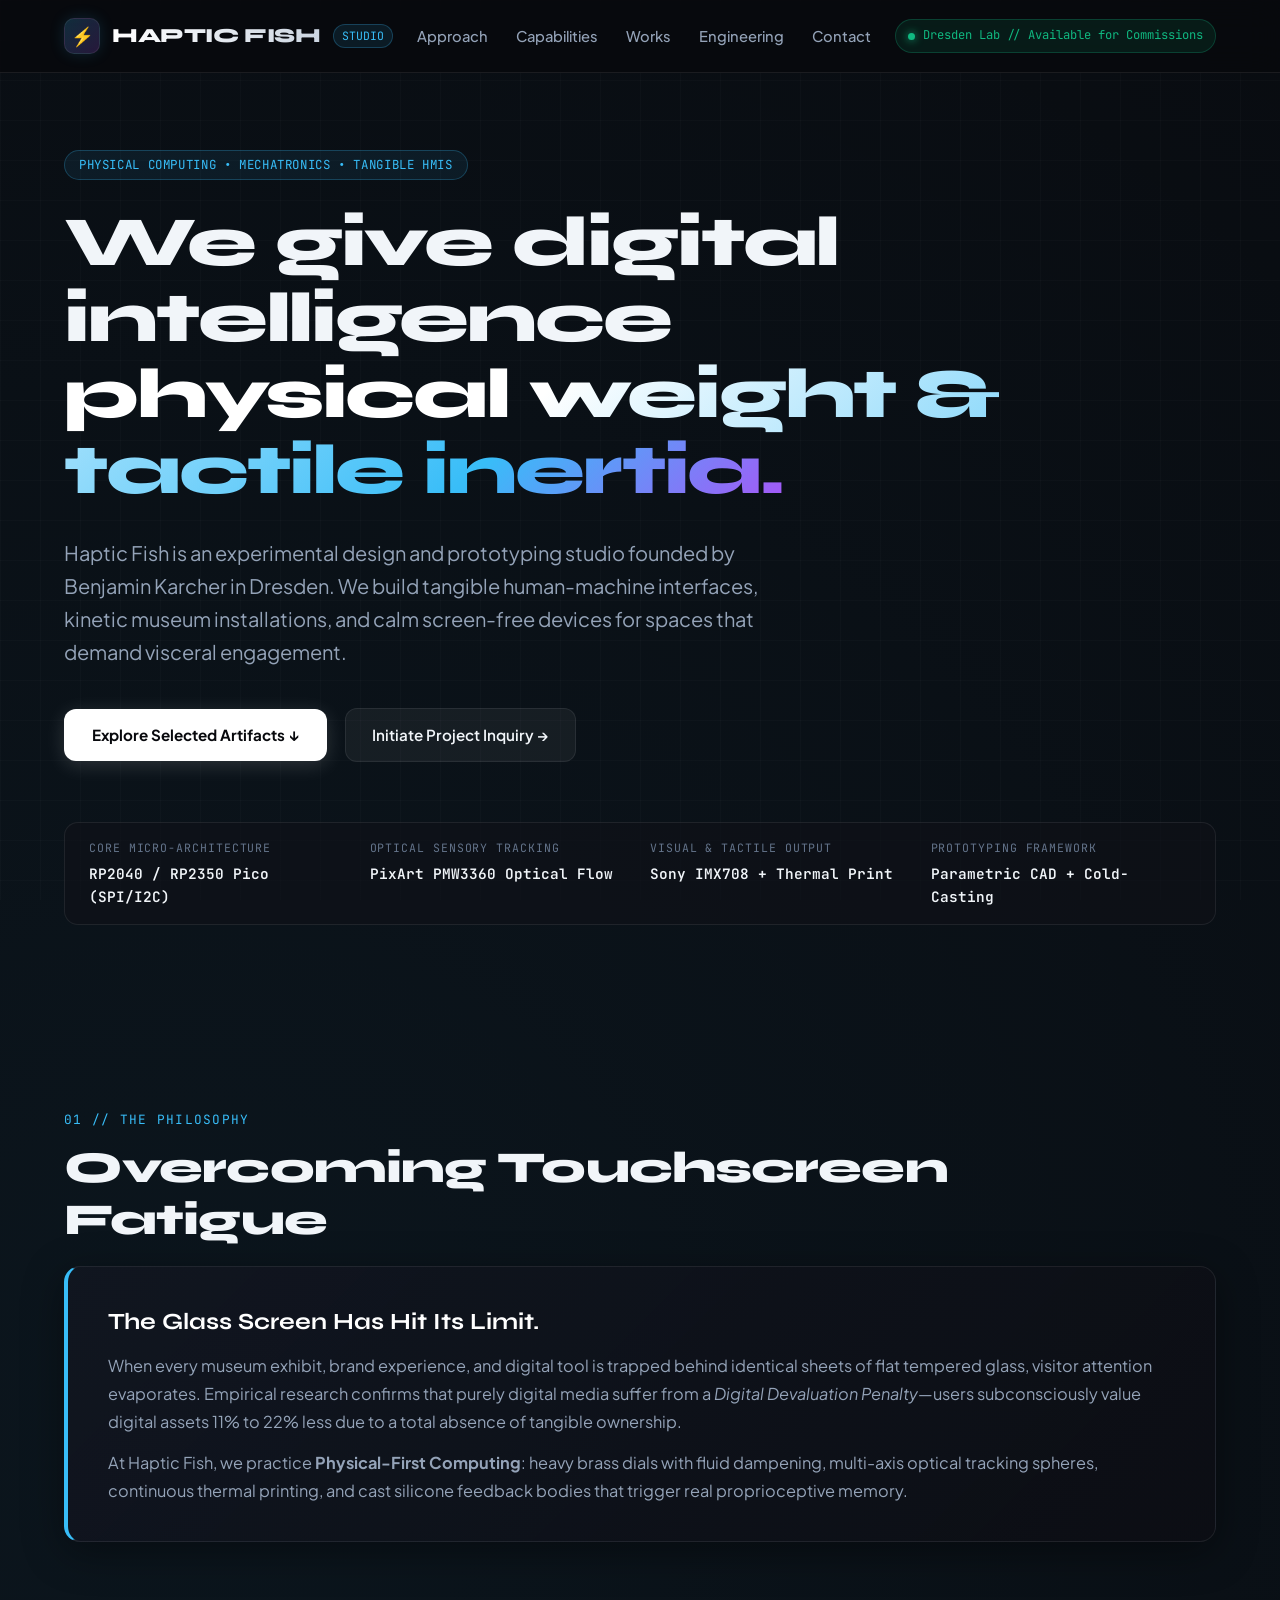
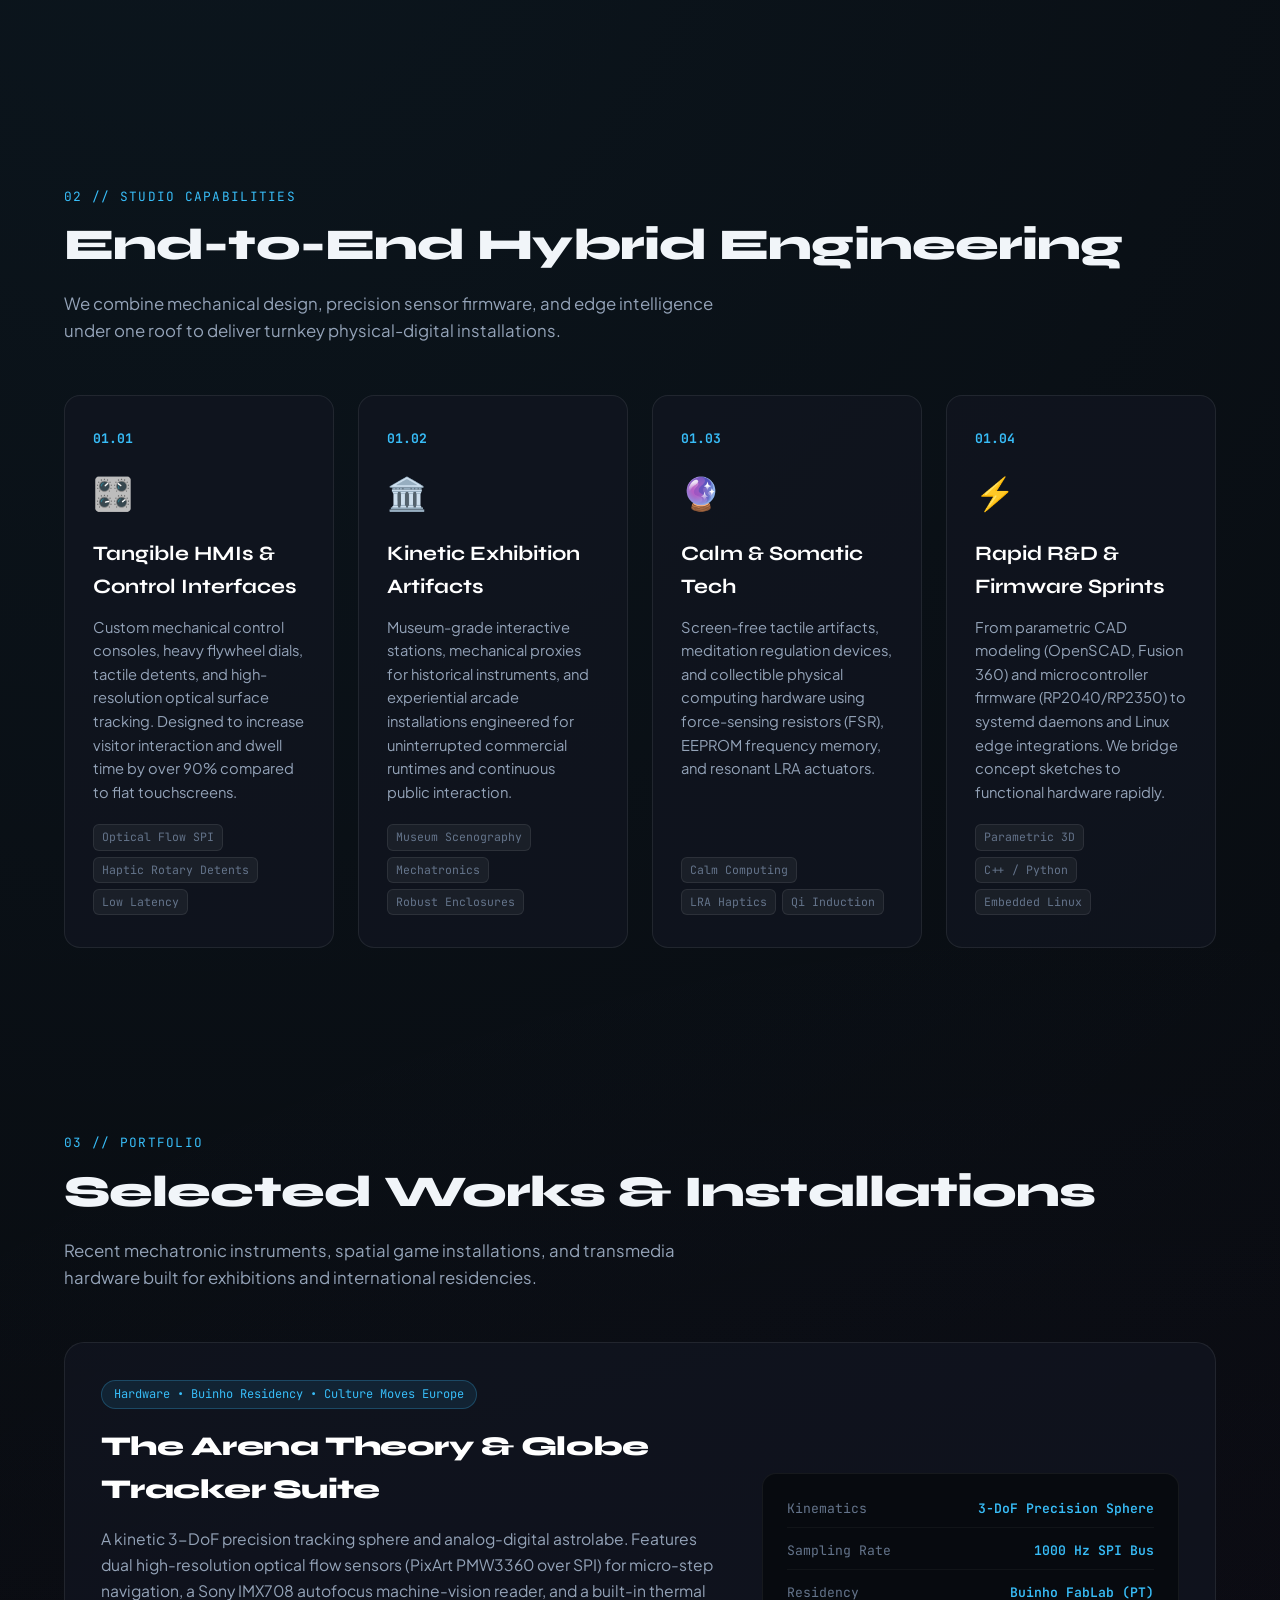
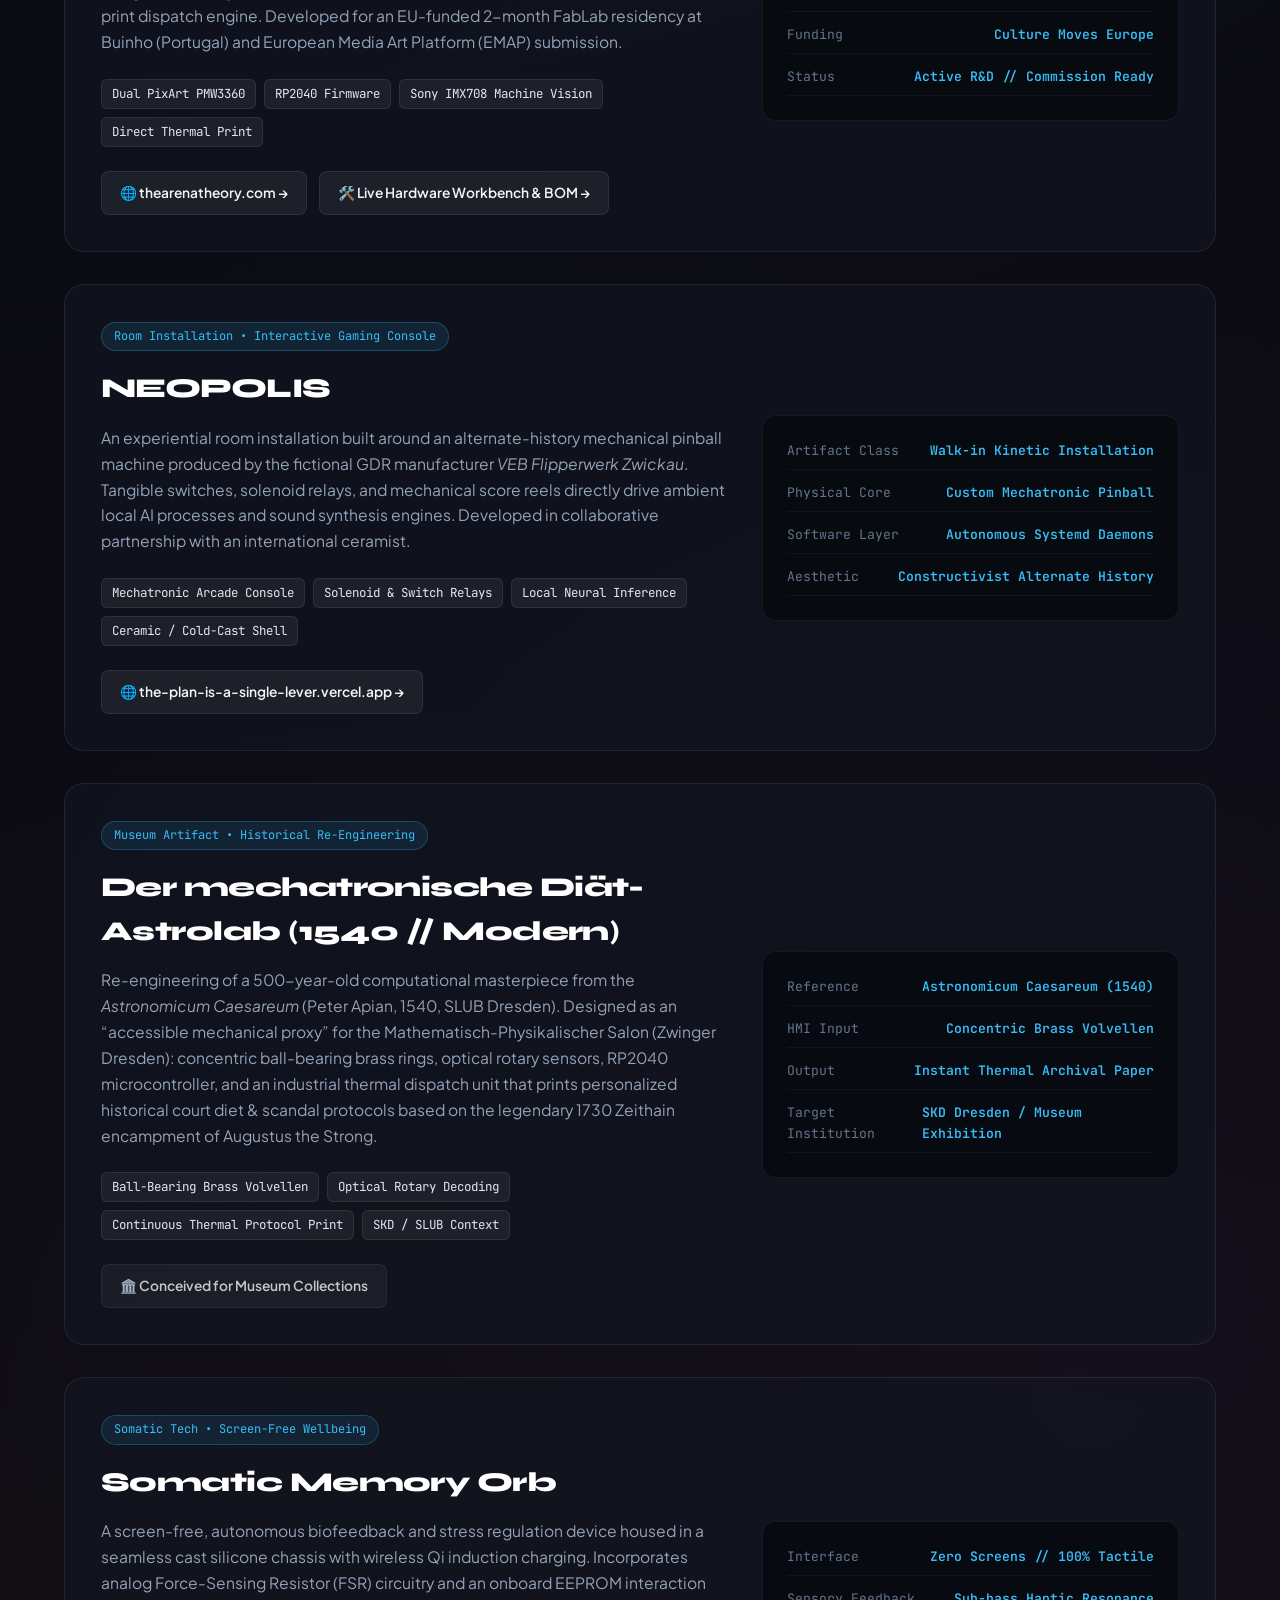
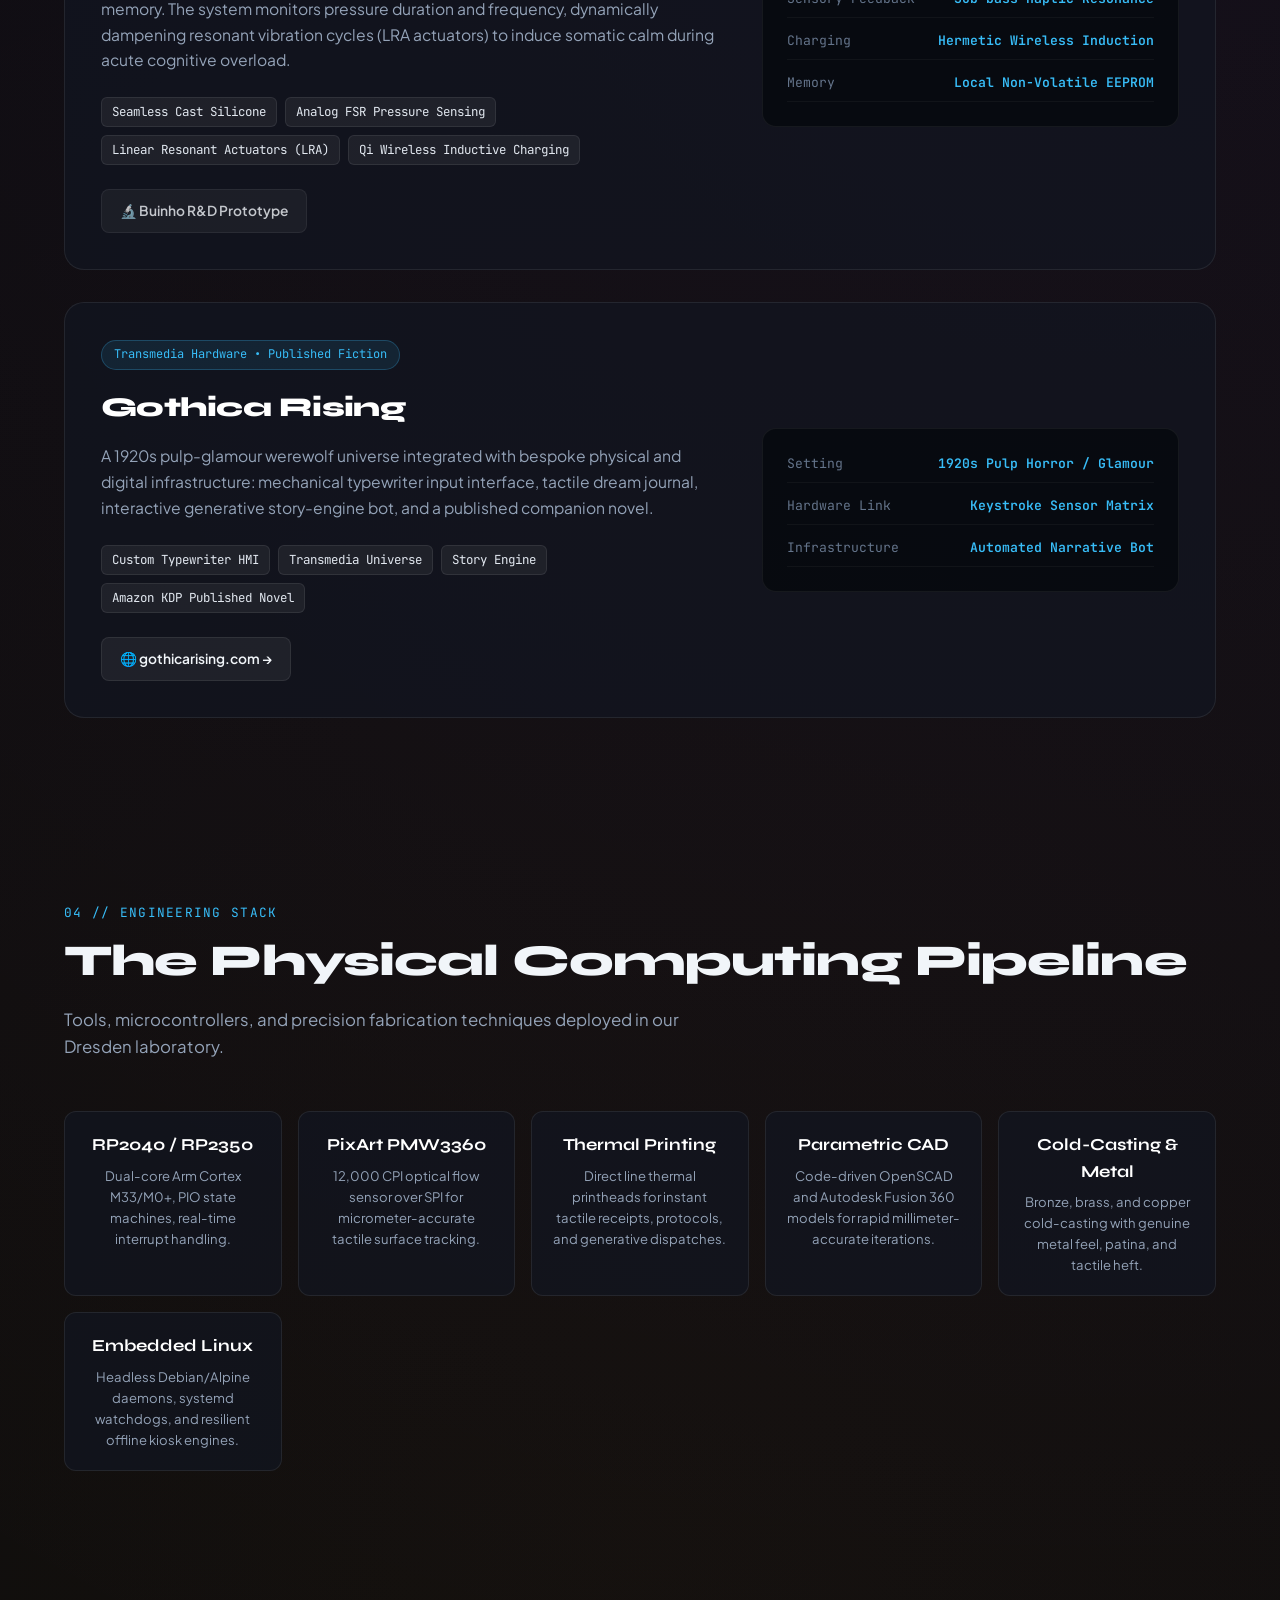
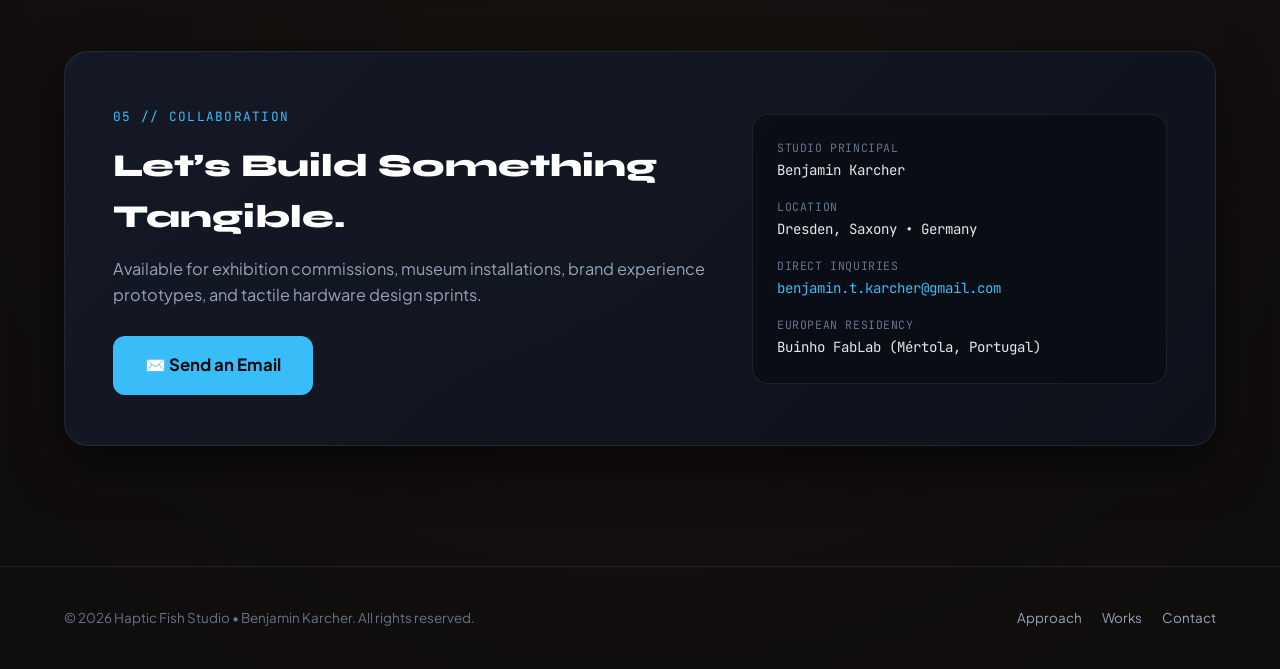
==== commit 5d51b689: "chore: remove legal status and institutional dossier links from public portfolio" ====
--- a/index.html
+++ b/index.html
@@ -1,4 +1,4 @@
-﻿<!DOCTYPE html>
+<!DOCTYPE html>
 <html lang="en">
 <head>
   <meta charset="UTF-8">
@@ -462,10 +462,6 @@
               <span class="detail-label">European Residency</span>
               <span class="detail-val">Buinho FabLab (M&eacute;rtola, Portugal)</span>
             </div>
-            <div class="detail-line">
-              <span class="detail-label">Legal Status</span>
-              <span class="detail-val">Independent Studio (&sect; 18 EStG)</span>
-            </div>
           </div>
         </div>
       </div>
@@ -483,11 +479,6 @@
         <li><a href="#philosophy">Approach</a></li>
         <li><a href="#works">Works</a></li>
         <li><a href="#contact">Contact</a></li>
-        <li>
-          <a href="/dossier" class="archive-pill-link" title="Geschütztes Gründungsdossier (EFBS e.V. / Jobcenter)">
-            <span>🔒 Institutional Dossier</span>
-          </a>
-        </li>
       </ul>
     </div>
   </footer>
